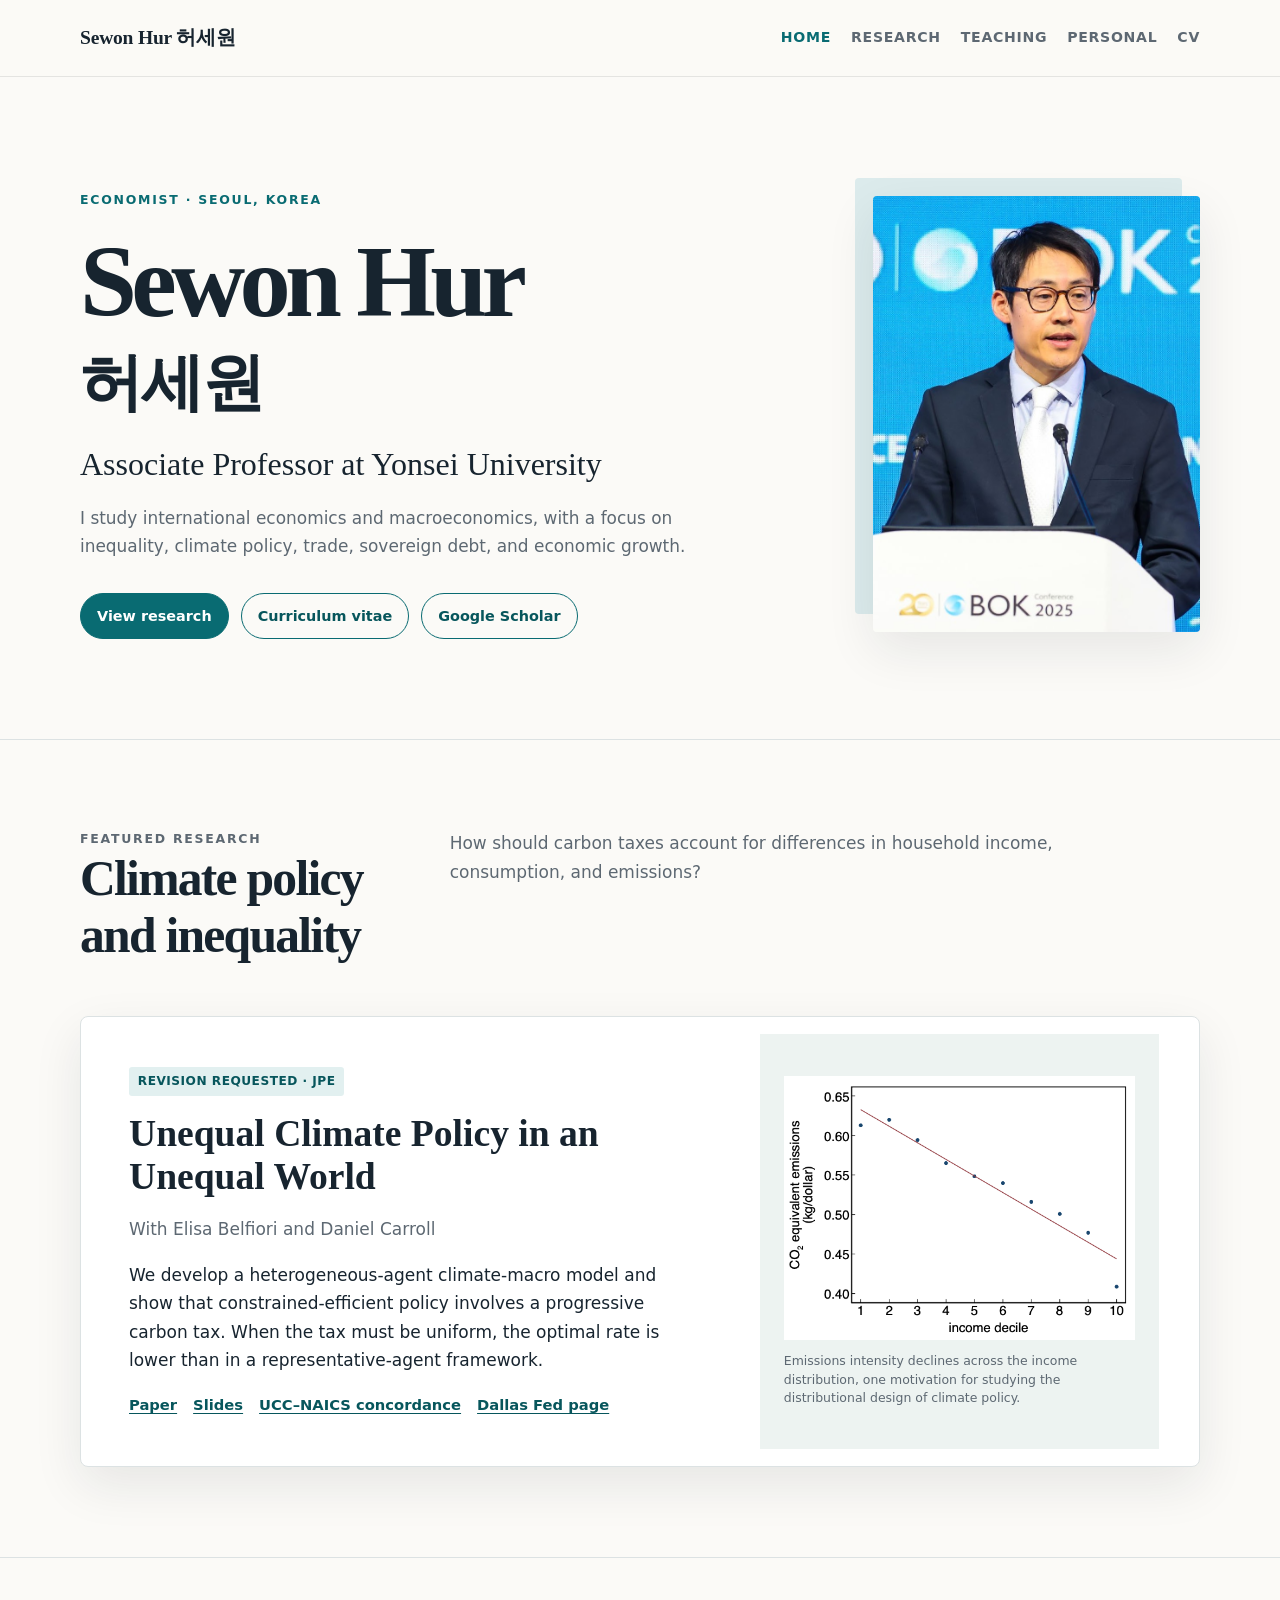
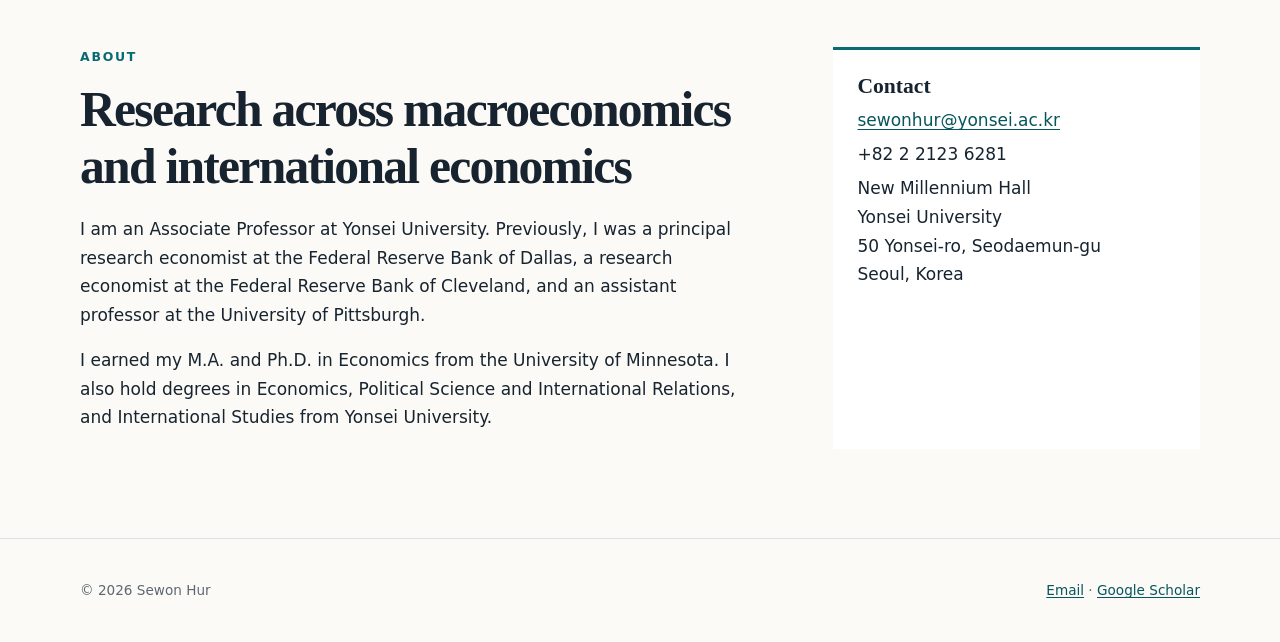
==== index.html @ c963135d "Build academic website for GitHub Pages" ====
<!doctype html>
<html lang="en">
<head>
  <meta charset="utf-8">
  <meta name="viewport" content="width=device-width, initial-scale=1">
  <title>Sewon Hur | Economist at Yonsei University</title>
  <meta name="description" content="Sewon Hur is an economist and Associate Professor at Yonsei University researching international macroeconomics, trade, inequality, climate policy, and sovereign debt.">
  <link rel="canonical" href="https://www.sewonhur.com/">
  <meta property="og:type" content="website">
  <meta property="og:title" content="Sewon Hur | Economist at Yonsei University">
  <meta property="og:description" content="Research in international macroeconomics, trade, inequality, climate policy, and sovereign debt.">
  <meta property="og:url" content="https://www.sewonhur.com/">
  <meta property="og:image" content="https://www.sewonhur.com/assets/sewon-hur-speaking.jpg">
  <meta name="twitter:card" content="summary_large_image">
  <link rel="icon" href="/favicon.svg" type="image/svg+xml">
  <link rel="stylesheet" href="/styles.css">
  <script type="application/ld+json">
  {
    "@context": "https://schema.org",
    "@type": "Person",
    "name": "Sewon Hur",
    "alternateName": "허세원",
    "url": "https://www.sewonhur.com/",
    "image": "https://www.sewonhur.com/assets/sewon-hur-speaking.jpg",
    "jobTitle": "Associate Professor",
    "affiliation": {"@type": "CollegeOrUniversity", "name": "Yonsei University", "url": "https://www.yonsei.ac.kr/"},
    "email": "mailto:sewonhur@yonsei.ac.kr",
    "sameAs": [
      "https://scholar.google.com/citations?user=Eo81yaMAAAAJ&hl=en",
      "https://ideas.repec.org/f/phu375.html",
      "https://cepr.org/about/people/sewon-hur"
    ],
    "knowsAbout": ["International economics", "Macroeconomics", "International trade", "Climate policy", "Sovereign debt", "Economic inequality"]
  }
  </script>
</head>
<body>
  <a class="skip-link" href="#main">Skip to content</a>
  <header class="site-header">
    <div class="nav-wrap">
      <a class="site-name" href="/">Sewon Hur <span lang="ko">허세원</span></a>
      <nav class="site-nav" aria-label="Primary navigation">
        <a href="/" aria-current="page">Home</a>
        <a href="/research/">Research</a>
        <a href="/teaching/">Teaching</a>
        <a href="/personal/">Personal</a>
        <a href="/assets/Sewon-Hur-CV.pdf">CV</a>
      </nav>
    </div>
  </header>

  <main id="main">
    <section class="hero">
      <div class="container hero-grid">
        <div class="hero-copy">
          <p class="eyebrow">Economist · Seoul, Korea</p>
          <h1>Sewon Hur <span lang="ko">허세원</span></h1>
          <p class="hero-role">Associate Professor at Yonsei University</p>
          <p class="hero-focus">I study international economics and macroeconomics, with a focus on inequality, climate policy, trade, sovereign debt, and economic growth.</p>
          <div class="actions">
            <a class="button" href="/research/">View research</a>
            <a class="button secondary" href="/assets/Sewon-Hur-CV.pdf">Curriculum vitae</a>
            <a class="button secondary" href="https://scholar.google.com/citations?user=Eo81yaMAAAAJ&amp;hl=en">Google Scholar</a>
          </div>
        </div>
        <figure class="portrait-frame">
          <img src="/assets/sewon-hur-speaking.jpg" width="755" height="1083" alt="Sewon Hur speaking at the Bank of Korea International Conference in 2025">
        </figure>
      </div>
    </section>

    <section class="section section-rule" aria-labelledby="featured-heading">
      <div class="container">
        <div class="section-heading">
          <div>
            <p class="eyebrow">Featured research</p>
            <h2 id="featured-heading">Climate policy and inequality</h2>
          </div>
          <p>How should carbon taxes account for differences in household income, consumption, and emissions?</p>
        </div>

        <article class="feature-card">
          <div class="feature-copy">
            <span class="status">Revision requested · JPE</span>
            <h3>Unequal Climate Policy in an Unequal World</h3>
            <p class="authors">With Elisa Belfiori and Daniel Carroll</p>
            <p>We develop a heterogeneous-agent climate-macro model and show that constrained-efficient policy involves a progressive carbon tax. When the tax must be uniform, the optimal rate is lower than in a representative-agent framework.</p>
            <div class="paper-links">
              <a href="https://papers.sewonhur.com/BCH-climate-draft.pdf">Paper</a>
              <a href="https://papers.sewonhur.com/BCH-climate-slides.pdf">Slides</a>
              <a href="https://sewonhur.github.io/personal/ucc-naics.csv">UCC–NAICS concordance</a>
              <a href="https://www.dallasfed.org/research/international/wpapers/2024/0427">Dallas Fed page</a>
            </div>
          </div>
          <figure class="feature-figure">
            <img src="/assets/emissions-by-income.png" width="579" height="434" alt="Carbon dioxide equivalent emissions per dollar decline across income deciles">
            <figcaption>Emissions intensity declines across the income distribution, one motivation for studying the distributional design of climate policy.</figcaption>
          </figure>
        </article>
      </div>
    </section>

    <section class="section section-rule" aria-labelledby="about-heading">
      <div class="container bio-grid">
        <div>
          <p class="eyebrow">About</p>
          <h2 id="about-heading">Research across macroeconomics and international economics</h2>
          <p>I am an Associate Professor at Yonsei University. Previously, I was a principal research economist at the Federal Reserve Bank of Dallas, a research economist at the Federal Reserve Bank of Cleveland, and an assistant professor at the University of Pittsburgh.</p>
          <p>I earned my M.A. and Ph.D. in Economics from the University of Minnesota. I also hold degrees in Economics, Political Science and International Relations, and International Studies from Yonsei University.</p>
        </div>
        <aside class="contact-card" aria-label="Contact information">
          <h3>Contact</h3>
          <p><a href="mailto:sewonhur@yonsei.ac.kr">sewonhur@yonsei.ac.kr</a></p>
          <p>+82 2 2123 6281</p>
          <p>New Millennium Hall<br>Yonsei University<br>50 Yonsei-ro, Seodaemun-gu<br>Seoul, Korea</p>
        </aside>
      </div>
    </section>
  </main>

  <footer class="site-footer">
    <div class="container footer-wrap">
      <span>© 2026 Sewon Hur</span>
      <span><a href="mailto:sewonhur@yonsei.ac.kr">Email</a> · <a href="https://scholar.google.com/citations?user=Eo81yaMAAAAJ&amp;hl=en">Google Scholar</a></span>
    </div>
  </footer>
</body>
</html>
---- styles.css ----
:root {
  --ink: #17242f;
  --muted: #5d6872;
  --paper: #fbfaf7;
  --surface: #ffffff;
  --line: #dce2e3;
  --accent: #096b72;
  --accent-dark: #07565c;
  --warm: #c66a3d;
  --max-width: 1120px;
  --shadow: 0 18px 50px rgba(23, 36, 47, 0.09);
}

* {
  box-sizing: border-box;
}

html {
  scroll-behavior: smooth;
}

body {
  margin: 0;
  color: var(--ink);
  background: var(--paper);
  font-family: Inter, ui-sans-serif, system-ui, -apple-system, BlinkMacSystemFont, "Segoe UI", sans-serif;
  font-size: 17px;
  line-height: 1.68;
  text-rendering: optimizeLegibility;
}

a {
  color: var(--accent-dark);
  text-decoration-thickness: 1px;
  text-underline-offset: 0.18em;
}

a:hover {
  color: var(--warm);
}

img {
  display: block;
  max-width: 100%;
  height: auto;
}

.skip-link {
  position: fixed;
  z-index: 100;
  top: 0.75rem;
  left: 0.75rem;
  padding: 0.65rem 0.9rem;
  transform: translateY(-160%);
  color: white;
  background: var(--ink);
}

.skip-link:focus {
  transform: translateY(0);
}

.site-header {
  border-bottom: 1px solid rgba(23, 36, 47, 0.1);
  background: rgba(251, 250, 247, 0.94);
}

.nav-wrap {
  width: min(var(--max-width), calc(100% - 2rem));
  min-height: 76px;
  margin-inline: auto;
  display: flex;
  align-items: center;
  justify-content: space-between;
  gap: 1.5rem;
}

.site-name {
  color: var(--ink);
  font-family: Georgia, "Times New Roman", serif;
  font-size: 1.22rem;
  font-weight: 700;
  letter-spacing: -0.01em;
  text-decoration: none;
  white-space: nowrap;
}

.site-nav {
  display: flex;
  flex-wrap: wrap;
  align-items: center;
  justify-content: flex-end;
  gap: 0.35rem 1.25rem;
}

.site-nav a {
  color: var(--muted);
  font-size: 0.88rem;
  font-weight: 700;
  letter-spacing: 0.05em;
  text-decoration: none;
  text-transform: uppercase;
}

.site-nav a[aria-current="page"],
.site-nav a:hover {
  color: var(--accent);
}

main {
  min-height: calc(100vh - 220px);
}

.container {
  width: min(var(--max-width), calc(100% - 2rem));
  margin-inline: auto;
}

.hero {
  padding: clamp(3.5rem, 8vw, 7.5rem) 0 clamp(3rem, 7vw, 6rem);
}

.hero-grid {
  display: grid;
  grid-template-columns: minmax(0, 1.4fr) minmax(260px, 0.65fr);
  gap: clamp(2.5rem, 7vw, 6rem);
  align-items: center;
}

.eyebrow {
  margin: 0 0 0.8rem;
  color: var(--accent);
  font-size: 0.78rem;
  font-weight: 800;
  letter-spacing: 0.14em;
  text-transform: uppercase;
}

h1,
h2,
h3 {
  color: var(--ink);
  font-family: Georgia, "Times New Roman", serif;
  font-weight: 700;
  line-height: 1.15;
}

h1 {
  max-width: 800px;
  margin: 0;
  font-size: clamp(3rem, 8vw, 6.4rem);
  letter-spacing: -0.055em;
}

.hero h1 span[lang="ko"] {
  display: block;
  margin-top: 0.08em;
  font-size: 0.62em;
  letter-spacing: -0.035em;
}

.page-title {
  font-size: clamp(2.8rem, 7vw, 5rem);
}

h2 {
  margin: 0 0 1.25rem;
  font-size: clamp(2rem, 4vw, 3.1rem);
  letter-spacing: -0.035em;
}

h3 {
  margin: 0 0 0.45rem;
  font-size: 1.35rem;
}

.hero-role {
  max-width: 720px;
  margin: 1.4rem 0 0;
  font-family: Georgia, "Times New Roman", serif;
  font-size: clamp(1.35rem, 3vw, 2rem);
  line-height: 1.4;
}

.hero-focus {
  max-width: 680px;
  margin: 1.1rem 0 0;
  color: var(--muted);
  font-size: 1.06rem;
}

.actions {
  display: flex;
  flex-wrap: wrap;
  gap: 0.75rem;
  margin-top: 2rem;
}

.button {
  display: inline-flex;
  align-items: center;
  justify-content: center;
  min-height: 46px;
  padding: 0.62rem 1rem;
  border: 1px solid var(--accent);
  border-radius: 999px;
  color: white;
  background: var(--accent);
  font-size: 0.9rem;
  font-weight: 750;
  text-decoration: none;
}

.button:hover {
  border-color: var(--accent-dark);
  color: white;
  background: var(--accent-dark);
}

.button.secondary {
  color: var(--accent-dark);
  background: transparent;
}

.button.secondary:hover {
  color: white;
  background: var(--accent-dark);
}

.portrait-frame {
  position: relative;
  width: min(100%, 390px);
  margin-inline: auto;
}

.portrait-frame::before {
  position: absolute;
  z-index: -1;
  inset: -1.15rem 1.15rem 1.15rem -1.15rem;
  border-radius: 0.25rem;
  background: #dcebec;
  content: "";
}

.portrait-frame img {
  width: 100%;
  aspect-ratio: 3 / 4;
  border-radius: 0.25rem;
  box-shadow: var(--shadow);
  object-fit: cover;
  object-position: center 20%;
}

.section {
  padding: clamp(3.5rem, 7vw, 6rem) 0;
}

.section-rule {
  border-top: 1px solid var(--line);
}

.section-heading {
  display: grid;
  grid-template-columns: 0.45fr 1fr;
  gap: 2rem;
  align-items: start;
  margin-bottom: 2rem;
}

.section-heading p {
  max-width: 680px;
  margin: 0;
  color: var(--muted);
}

.feature-card {
  display: grid;
  grid-template-columns: minmax(0, 1fr) minmax(260px, 0.75fr);
  overflow: hidden;
  border: 1px solid var(--line);
  border-radius: 0.5rem;
  background: var(--surface);
  box-shadow: var(--shadow);
}

.feature-copy {
  padding: clamp(1.5rem, 4vw, 3rem);
}

.feature-copy h3 {
  font-size: clamp(1.7rem, 3vw, 2.35rem);
}

.status {
  display: inline-block;
  margin-bottom: 1rem;
  padding: 0.25rem 0.55rem;
  border-radius: 0.2rem;
  color: var(--accent-dark);
  background: #e2f0f0;
  font-size: 0.76rem;
  font-weight: 800;
  letter-spacing: 0.04em;
  text-transform: uppercase;
}

.authors,
.citation,
.meta {
  color: var(--muted);
}

.paper-links {
  display: flex;
  flex-wrap: wrap;
  gap: 0.55rem 1rem;
  margin-top: 1.15rem;
  font-size: 0.92rem;
  font-weight: 750;
}

.feature-figure {
  display: flex;
  flex-direction: column;
  justify-content: center;
  padding: 1.5rem;
  background: #edf3f1;
}

.feature-figure img {
  width: 100%;
}

figcaption {
  margin-top: 0.8rem;
  color: var(--muted);
  font-size: 0.78rem;
  line-height: 1.45;
}

.bio-grid {
  display: grid;
  grid-template-columns: 1.2fr 0.65fr;
  gap: clamp(2rem, 6vw, 5rem);
}

.contact-card {
  padding: 1.5rem;
  border-top: 3px solid var(--accent);
  background: var(--surface);
}

.contact-card p {
  margin: 0.35rem 0;
}

.page-header {
  padding: clamp(3.5rem, 7vw, 6rem) 0 2.5rem;
}

.page-intro {
  max-width: 730px;
  margin: 1rem 0 0;
  color: var(--muted);
  font-size: 1.1rem;
}

.research-section {
  padding: 2.5rem 0;
  border-top: 1px solid var(--line);
}

.research-list {
  list-style: none;
  margin: 0;
  padding: 0;
}

.research-item {
  display: grid;
  grid-template-columns: 2.5rem 1fr;
  gap: 1rem;
  padding: 1.7rem 0;
  border-bottom: 1px solid var(--line);
}

.research-item:last-child {
  border-bottom: 0;
}

.item-number {
  color: var(--warm);
  font-family: Georgia, "Times New Roman", serif;
  font-size: 1.2rem;
  font-variant-numeric: tabular-nums;
}

.research-item p {
  margin: 0.25rem 0;
}

.research-title {
  color: var(--ink);
  font-family: Georgia, "Times New Roman", serif;
  font-size: 1.24rem;
  font-weight: 700;
  line-height: 1.4;
  text-decoration: none;
}

.research-title:hover {
  color: var(--accent);
}

.compact-list {
  margin: 0;
  padding-left: 1.25rem;
}

.compact-list li {
  margin-bottom: 0.9rem;
}

.teaching-grid {
  display: grid;
  grid-template-columns: repeat(2, minmax(0, 1fr));
  gap: 1.25rem;
  padding-bottom: 5rem;
}

.teaching-card {
  padding: 1.6rem;
  border: 1px solid var(--line);
  border-radius: 0.35rem;
  background: var(--surface);
}

.teaching-card h2 {
  font-size: 1.55rem;
}

.teaching-card p {
  margin: -0.65rem 0 1rem;
  color: var(--muted);
}

.site-footer {
  padding: 2.5rem 0;
  border-top: 1px solid var(--line);
  color: var(--muted);
  font-size: 0.85rem;
}

.footer-wrap {
  display: flex;
  flex-wrap: wrap;
  justify-content: space-between;
  gap: 0.5rem 2rem;
}

:focus-visible {
  outline: 3px solid rgba(9, 107, 114, 0.38);
  outline-offset: 3px;
}

@media (max-width: 760px) {
  body {
    font-size: 16px;
  }

  .nav-wrap {
    align-items: flex-start;
    flex-direction: column;
    gap: 0.5rem;
    padding: 1rem 0;
  }

  .site-nav {
    justify-content: flex-start;
    gap: 0.4rem 0.9rem;
  }

  .site-nav a {
    font-size: 0.76rem;
  }

  .hero-grid,
  .feature-card,
  .section-heading,
  .bio-grid,
  .teaching-grid {
    grid-template-columns: minmax(0, 1fr);
  }

  .hero-copy,
  .feature-copy,
  .feature-figure,
  .section-heading > *,
  .bio-grid > *,
  .teaching-card,
  .research-item article {
    min-width: 0;
  }

  .hero-copy {
    order: 1;
  }

  .portrait-frame {
    order: 2;
    width: min(82%, 330px);
    margin-top: 1rem;
  }

  .section-heading {
    gap: 0;
  }

  .feature-figure {
    padding: 1rem;
  }

  .research-item {
    grid-template-columns: 2rem 1fr;
    gap: 0.55rem;
  }
}

@media (prefers-reduced-motion: reduce) {
  html {
    scroll-behavior: auto;
  }
}
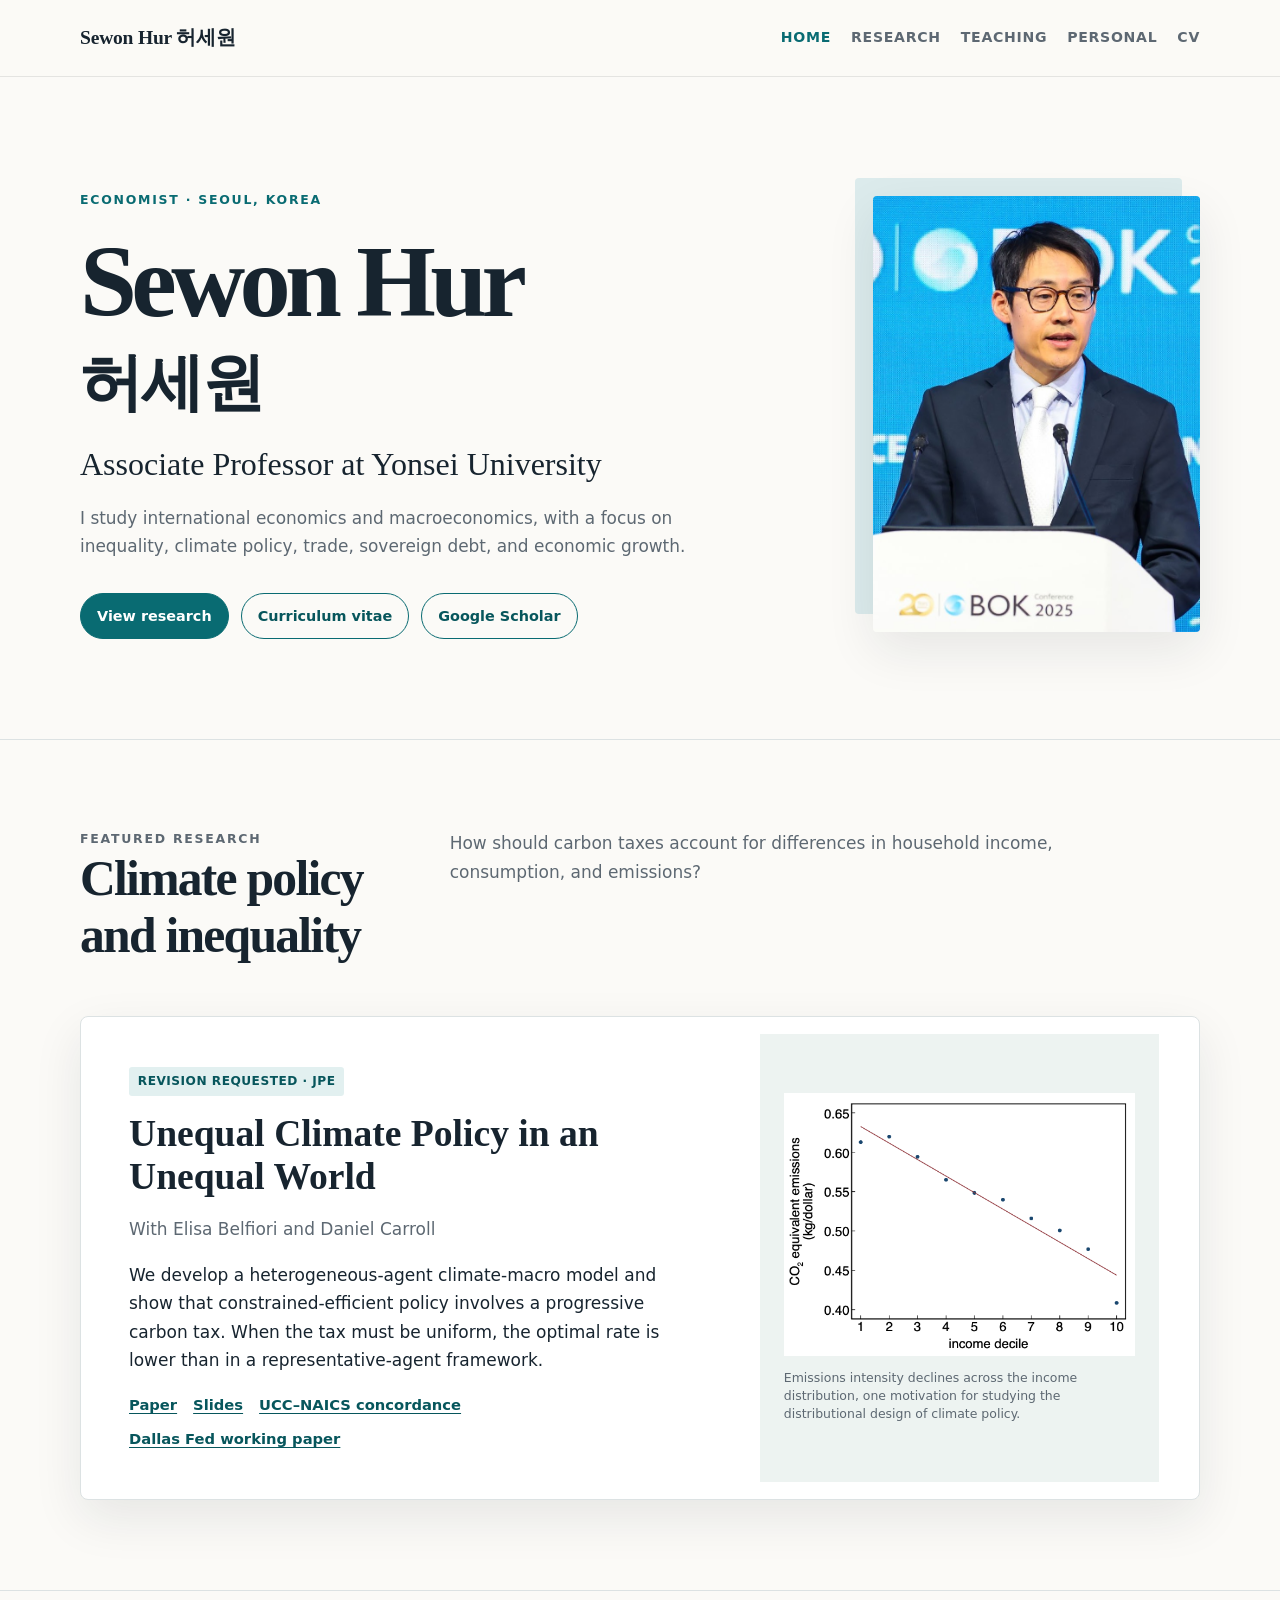
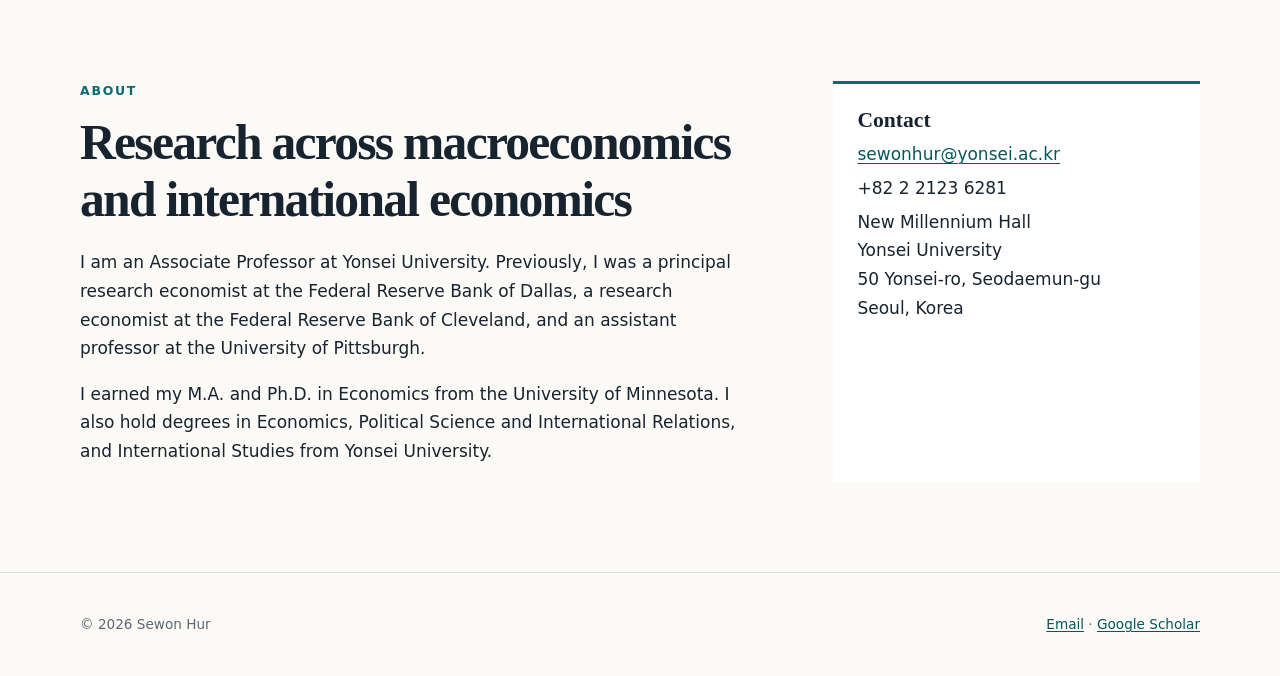
==== commit 6ed02f9c: "Expand personal pages and clarify working-paper links" ====
--- a/index.html
+++ b/index.html
@@ -89,7 +89,7 @@
               <a href="https://papers.sewonhur.com/BCH-climate-draft.pdf">Paper</a>
               <a href="https://papers.sewonhur.com/BCH-climate-slides.pdf">Slides</a>
               <a href="https://sewonhur.github.io/personal/ucc-naics.csv">UCC–NAICS concordance</a>
-              <a href="https://www.dallasfed.org/research/international/wpapers/2024/0427">Dallas Fed page</a>
+              <a href="https://www.dallasfed.org/research/international/wpapers/2024/0427">Dallas Fed working paper</a>
             </div>
           </div>
           <figure class="feature-figure">
--- a/styles.css
+++ b/styles.css
@@ -444,6 +444,134 @@
   color: var(--muted);
 }
 
+.link-grid {
+  display: grid;
+  grid-template-columns: repeat(2, minmax(0, 1fr));
+  gap: 1rem;
+}
+
+.link-card {
+  display: flex;
+  min-width: 0;
+  padding: 1.2rem 1.3rem;
+  border: 1px solid var(--line);
+  border-radius: 0.35rem;
+  flex-direction: column;
+  color: var(--ink);
+  background: var(--surface);
+  text-decoration: none;
+}
+
+.link-card:hover {
+  border-color: var(--accent);
+  color: var(--accent-dark);
+}
+
+.link-card span {
+  color: var(--muted);
+  font-size: 0.88rem;
+}
+
+.name-grid {
+  display: grid;
+  grid-template-columns: repeat(3, minmax(0, 1fr));
+  gap: 0;
+  border-top: 1px solid var(--line);
+}
+
+.name-grid > * {
+  min-width: 0;
+  padding: 0.85rem 0.8rem 0.85rem 0;
+  border-bottom: 1px solid var(--line);
+  overflow-wrap: anywhere;
+}
+
+.name-grid span {
+  color: var(--muted);
+}
+
+.prose-page {
+  max-width: 980px;
+}
+
+.music-era {
+  display: grid;
+  grid-template-columns: 4rem minmax(0, 1fr);
+  gap: 1.5rem;
+  padding: clamp(2.5rem, 6vw, 4.5rem) 0;
+  border-top: 1px solid var(--line);
+}
+
+.era-number {
+  padding-top: 0.35rem;
+  color: var(--warm);
+  font-family: Georgia, "Times New Roman", serif;
+  font-size: 1.25rem;
+}
+
+.era-copy h2 {
+  margin-bottom: 1.5rem;
+}
+
+.era-copy h3 {
+  margin-top: 2rem;
+}
+
+blockquote {
+  margin: 2rem 0;
+  padding: 1.2rem 1.5rem;
+  border-left: 3px solid var(--accent);
+  color: var(--muted);
+  background: #edf3f1;
+  font-family: Georgia, "Times New Roman", serif;
+  font-size: 1.08rem;
+}
+
+blockquote cite {
+  display: block;
+  margin-top: 0.7rem;
+  font-family: Inter, ui-sans-serif, system-ui, sans-serif;
+  font-size: 0.8rem;
+  font-style: normal;
+}
+
+.track-list {
+  margin: 1rem 0 0;
+  padding: 0;
+  list-style: none;
+  border-top: 1px solid var(--line);
+}
+
+.track-list li {
+  display: flex;
+  padding: 1rem 0;
+  border-bottom: 1px solid var(--line);
+  flex-direction: column;
+  gap: 0.25rem;
+}
+
+.track-list li > span:not(.inline-links) {
+  color: var(--muted);
+  font-size: 0.92rem;
+}
+
+.track-list li > a,
+.inline-links {
+  margin-top: 0.25rem;
+  font-size: 0.86rem;
+  font-weight: 750;
+}
+
+.inline-links {
+  display: flex;
+  flex-wrap: wrap;
+  gap: 0.25rem 1rem;
+}
+
+.back-link {
+  margin: 0 0 4rem 5.5rem;
+}
+
 .site-footer {
   padding: 2.5rem 0;
   border-top: 1px solid var(--line);
@@ -488,7 +616,8 @@
   .feature-card,
   .section-heading,
   .bio-grid,
-  .teaching-grid {
+  .teaching-grid,
+  .link-grid {
     grid-template-columns: minmax(0, 1fr);
   }
 
@@ -524,6 +653,19 @@
     grid-template-columns: 2rem 1fr;
     gap: 0.55rem;
   }
+
+  .name-grid {
+    grid-template-columns: repeat(2, minmax(0, 1fr));
+  }
+
+  .music-era {
+    grid-template-columns: 2rem minmax(0, 1fr);
+    gap: 0.7rem;
+  }
+
+  .back-link {
+    margin-left: 2.7rem;
+  }
 }
 
 @media (prefers-reduced-motion: reduce) {
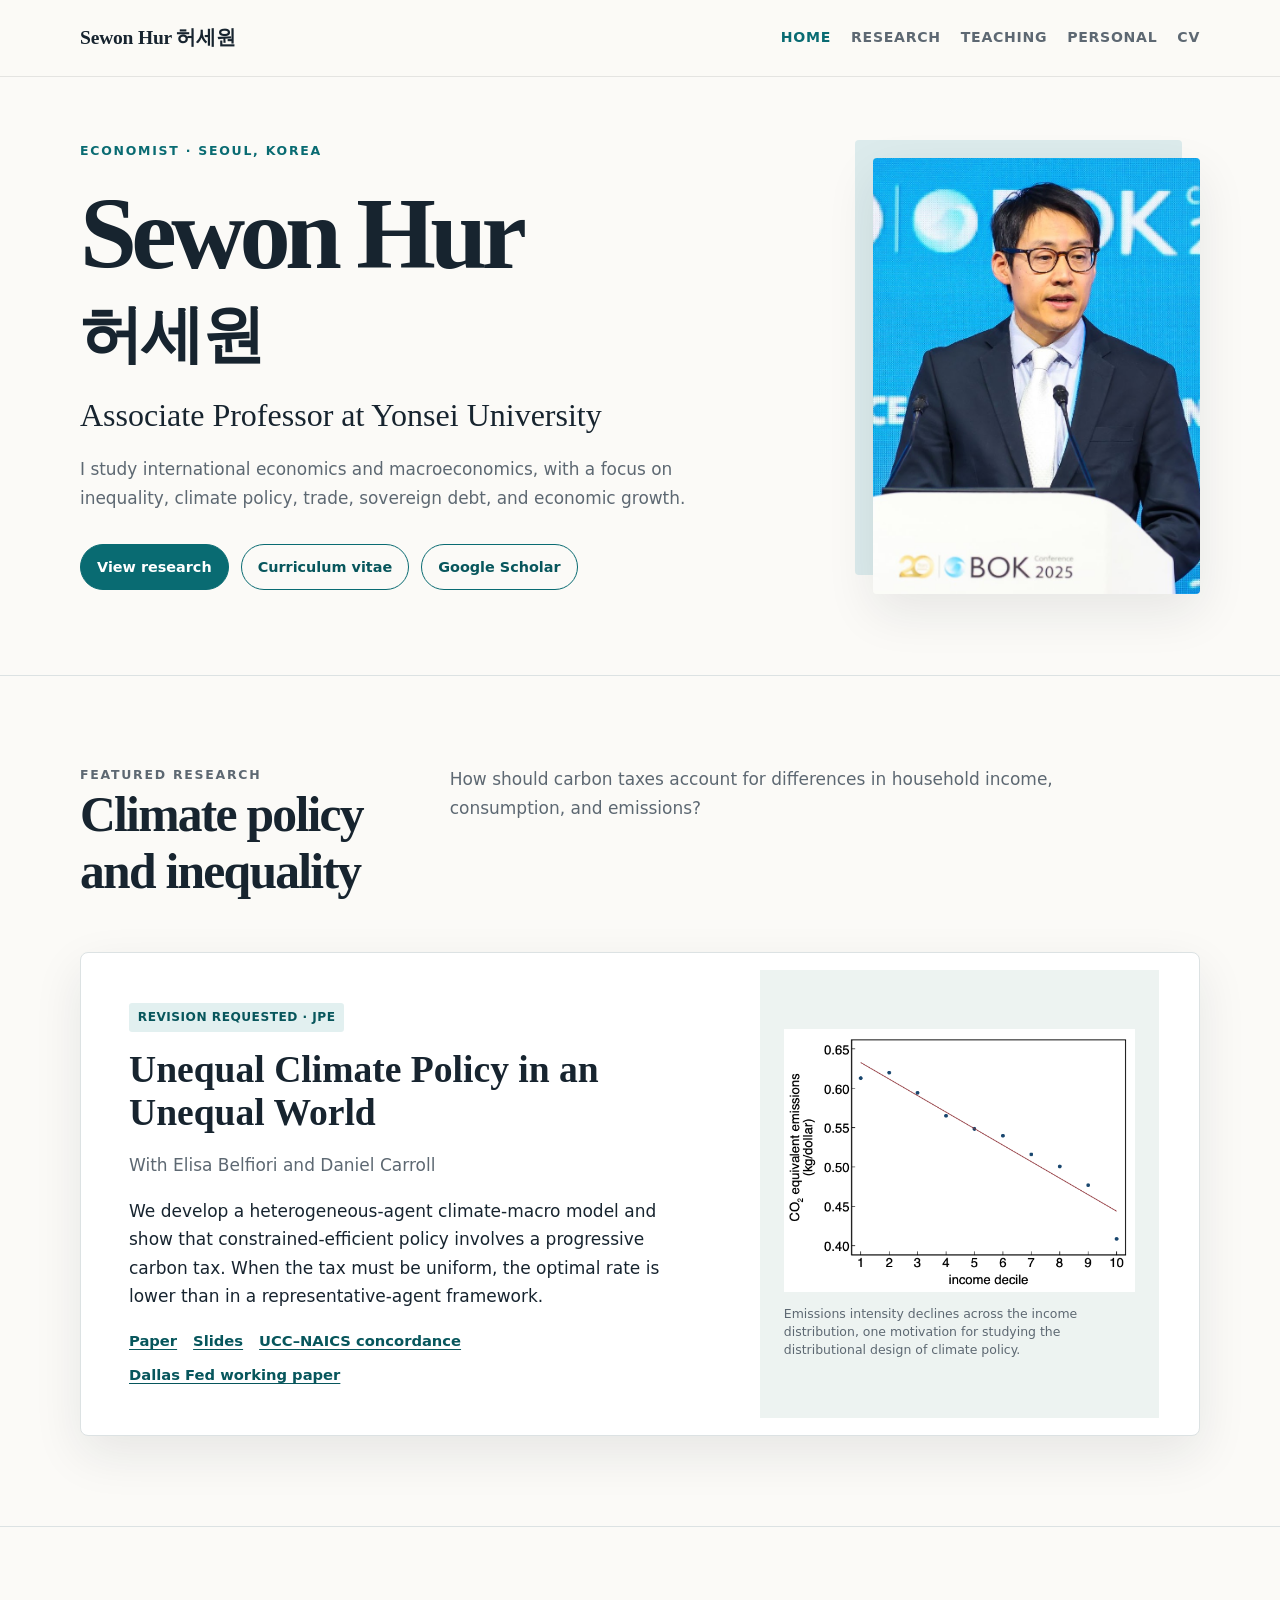
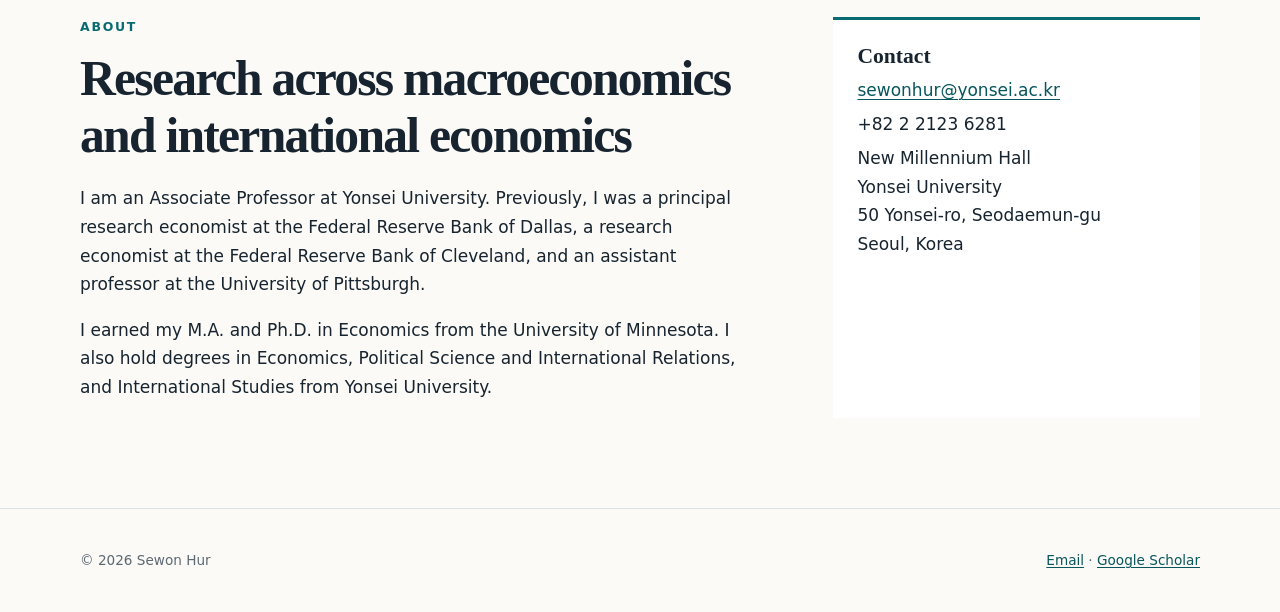
==== commit 887387cc: "Use direct secure website links" ====
--- a/index.html
+++ b/index.html
@@ -88,7 +88,7 @@
             <div class="paper-links">
               <a href="https://papers.sewonhur.com/BCH-climate-draft.pdf">Paper</a>
               <a href="https://papers.sewonhur.com/BCH-climate-slides.pdf">Slides</a>
-              <a href="https://sewonhur.github.io/personal/ucc-naics.csv">UCC–NAICS concordance</a>
+              <a href="/personal/ucc-naics.csv">UCC–NAICS concordance</a>
               <a href="https://www.dallasfed.org/research/international/wpapers/2024/0427">Dallas Fed working paper</a>
             </div>
           </div>
--- a/styles.css
+++ b/styles.css
@@ -117,14 +117,14 @@
 }
 
 .hero {
-  padding: clamp(3.5rem, 8vw, 7.5rem) 0 clamp(3rem, 7vw, 6rem);
+  padding: clamp(2.4rem, 5vw, 4.5rem) 0 clamp(2.5rem, 5vw, 4.5rem);
 }
 
 .hero-grid {
   display: grid;
   grid-template-columns: minmax(0, 1.4fr) minmax(260px, 0.65fr);
   gap: clamp(2.5rem, 7vw, 6rem);
-  align-items: center;
+  align-items: start;
 }
 
 .eyebrow {
@@ -160,7 +160,8 @@
 }
 
 .page-title {
-  font-size: clamp(2.8rem, 7vw, 5rem);
+  font-size: clamp(2.35rem, 5vw, 3.9rem);
+  letter-spacing: -0.045em;
 }
 
 h2 {
@@ -355,14 +356,34 @@
 }
 
 .page-header {
-  padding: clamp(3.5rem, 7vw, 6rem) 0 2.5rem;
+  padding: clamp(2.4rem, 5vw, 4rem) 0 2rem;
 }
 
 .page-intro {
   max-width: 730px;
-  margin: 1rem 0 0;
+  margin: 0.75rem 0 0;
   color: var(--muted);
   font-size: 1.1rem;
+}
+
+.page-banner {
+  margin: 0 0 clamp(3rem, 6vw, 5rem);
+}
+
+.page-banner img {
+  width: 100%;
+  aspect-ratio: 16 / 7;
+  border-radius: 0.35rem;
+  object-fit: cover;
+  object-position: center 54%;
+}
+
+.page-banner figcaption {
+  margin-top: 0.65rem;
+}
+
+.research-footer-photo {
+  margin-top: clamp(3rem, 6vw, 5rem);
 }
 
 .research-section {
@@ -448,6 +469,9 @@
   display: grid;
   grid-template-columns: repeat(2, minmax(0, 1fr));
   gap: 1rem;
+  margin: 0;
+  padding: 0;
+  list-style: none;
 }
 
 .link-card {
@@ -457,17 +481,25 @@
   border: 1px solid var(--line);
   border-radius: 0.35rem;
   flex-direction: column;
-  color: var(--ink);
   background: var(--surface);
-  text-decoration: none;
 }
 
 .link-card:hover {
   border-color: var(--accent);
+}
+
+.link-card a {
+  color: var(--ink);
+  text-decoration: none;
+}
+
+.link-card a:hover {
   color: var(--accent-dark);
-}
-
-.link-card span {
+  text-decoration: underline;
+}
+
+.link-card p {
+  margin: 0;
   color: var(--muted);
   font-size: 0.88rem;
 }
@@ -494,11 +526,60 @@
   max-width: 980px;
 }
 
+.music-page-header {
+  display: grid;
+  grid-template-columns: minmax(0, 1fr) minmax(320px, 0.9fr);
+  gap: clamp(2rem, 5vw, 4rem);
+  align-items: center;
+}
+
+.music-photo-grid {
+  display: grid;
+  grid-template-columns: minmax(0, 1fr);
+  gap: 0.7rem;
+  align-items: start;
+  justify-self: end;
+  width: min(100%, 460px);
+}
+
+.music-photo-grid figure {
+  min-width: 0;
+  margin: 0;
+}
+
+.music-photo-grid img {
+  width: 100%;
+  aspect-ratio: 3 / 2;
+  border-radius: 0.25rem;
+  object-fit: cover;
+}
+
+.music-photo-grid figcaption {
+  margin-top: 0.45rem;
+  font-size: 0.7rem;
+}
+
+.music-highlight {
+  display: flex;
+  max-width: 760px;
+  margin-top: 1.5rem;
+  padding: 0.85rem 1rem;
+  border-left: 3px solid var(--warm);
+  flex-direction: column;
+  gap: 0.15rem;
+  background: #f4eee8;
+  font-size: 0.9rem;
+}
+
+.music-highlight span {
+  color: var(--muted);
+}
+
 .music-era {
   display: grid;
   grid-template-columns: 4rem minmax(0, 1fr);
   gap: 1.5rem;
-  padding: clamp(2.5rem, 6vw, 4.5rem) 0;
+  padding: clamp(2.25rem, 5vw, 3.5rem) 0;
   border-top: 1px solid var(--line);
 }
 
@@ -543,29 +624,19 @@
 }
 
 .track-list li {
-  display: flex;
-  padding: 1rem 0;
+  display: block;
+  padding: 0.65rem 0;
   border-bottom: 1px solid var(--line);
-  flex-direction: column;
-  gap: 0.25rem;
-}
-
-.track-list li > span:not(.inline-links) {
-  color: var(--muted);
+}
+
+.track-list li p {
+  margin: 0;
   font-size: 0.92rem;
 }
 
-.track-list li > a,
-.inline-links {
-  margin-top: 0.25rem;
-  font-size: 0.86rem;
+.track-list a,
+.music-highlight a {
   font-weight: 750;
-}
-
-.inline-links {
-  display: flex;
-  flex-wrap: wrap;
-  gap: 0.25rem 1rem;
 }
 
 .back-link {
@@ -617,7 +688,8 @@
   .section-heading,
   .bio-grid,
   .teaching-grid,
-  .link-grid {
+  .link-grid,
+  .music-page-header {
     grid-template-columns: minmax(0, 1fr);
   }
 
@@ -663,6 +735,10 @@
     gap: 0.7rem;
   }
 
+  .page-banner img {
+    aspect-ratio: 16 / 10;
+  }
+
   .back-link {
     margin-left: 2.7rem;
   }
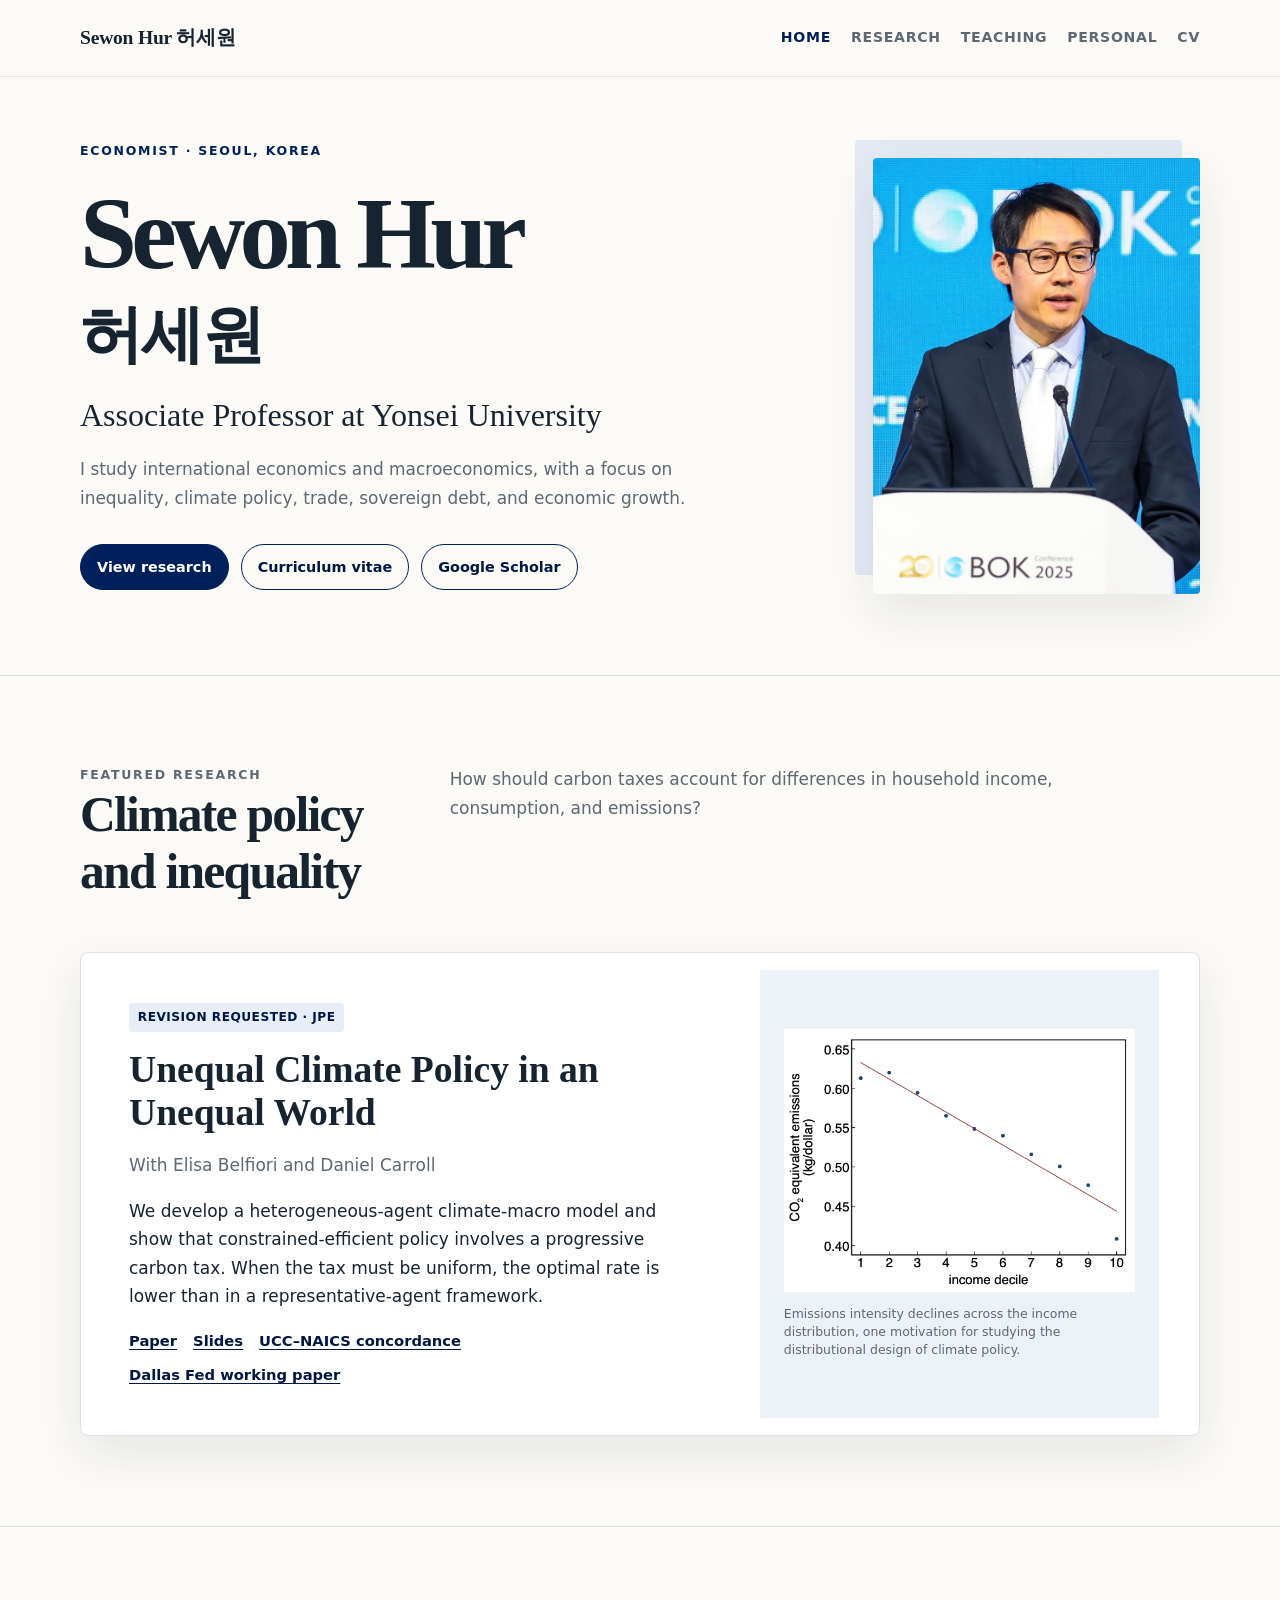
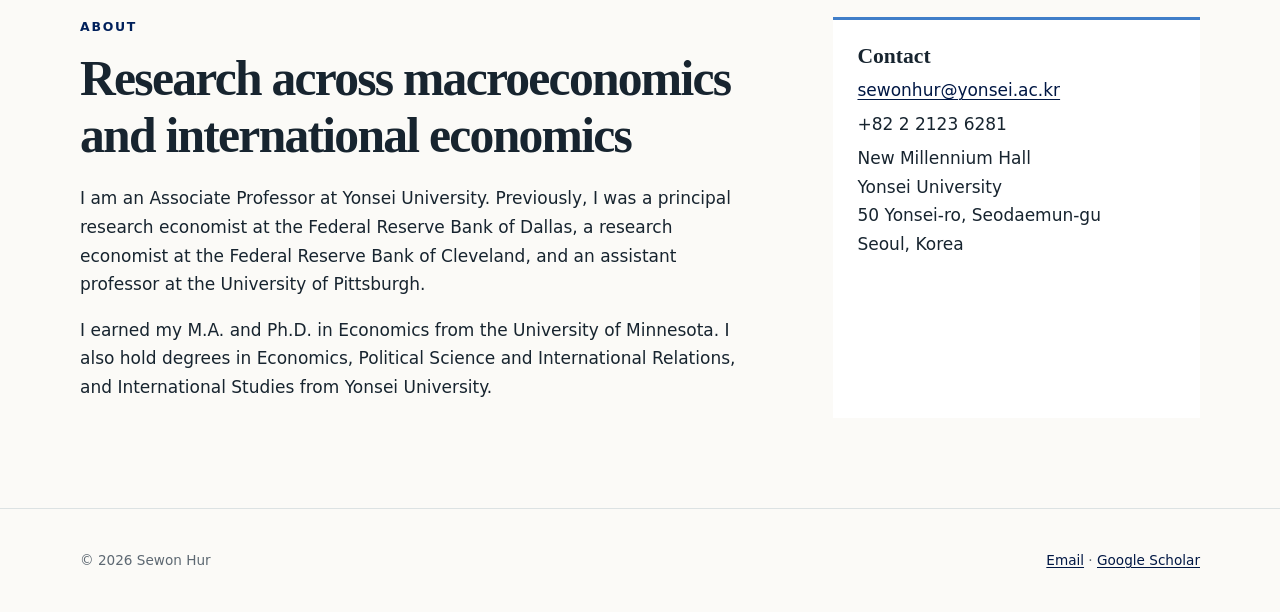
==== commit fd8b3524: "Recolor and refresh favicon" ====
--- a/index.html
+++ b/index.html
@@ -10,9 +10,13 @@
   <meta property="og:title" content="Sewon Hur | Economist at Yonsei University">
   <meta property="og:description" content="Research in international macroeconomics, trade, inequality, climate policy, and sovereign debt.">
   <meta property="og:url" content="https://www.sewonhur.com/">
-  <meta property="og:image" content="https://www.sewonhur.com/assets/sewon-hur-speaking.jpg">
+  <meta property="og:image" content="https://www.sewonhur.com/assets/sewon-hur-social.jpg">
+  <meta property="og:image:width" content="1200">
+  <meta property="og:image:height" content="630">
+  <meta property="og:image:alt" content="Sewon Hur speaking at the 2025 Bank of Korea International Conference">
   <meta name="twitter:card" content="summary_large_image">
-  <link rel="icon" href="/favicon.svg" type="image/svg+xml">
+  <meta name="twitter:image" content="https://www.sewonhur.com/assets/sewon-hur-social.jpg">
+  <link rel="icon" href="/favicon.svg?v=2" type="image/svg+xml">
   <link rel="stylesheet" href="/styles.css">
   <script type="application/ld+json">
   {
--- a/styles.css
+++ b/styles.css
@@ -4,8 +4,9 @@
   --paper: #fbfaf7;
   --surface: #ffffff;
   --line: #dce2e3;
-  --accent: #096b72;
-  --accent-dark: #07565c;
+  --accent: #00205b;
+  --accent-dark: #001744;
+  --accent-sub: #407ec9;
   --warm: #c66a3d;
   --max-width: 1120px;
   --shadow: 0 18px 50px rgba(23, 36, 47, 0.09);
@@ -239,7 +240,7 @@
   z-index: -1;
   inset: -1.15rem 1.15rem 1.15rem -1.15rem;
   border-radius: 0.25rem;
-  background: #dcebec;
+  background: #e3eaf4;
   content: "";
 }
 
@@ -298,7 +299,7 @@
   padding: 0.25rem 0.55rem;
   border-radius: 0.2rem;
   color: var(--accent-dark);
-  background: #e2f0f0;
+  background: #e7eef8;
   font-size: 0.76rem;
   font-weight: 800;
   letter-spacing: 0.04em;
@@ -325,7 +326,7 @@
   flex-direction: column;
   justify-content: center;
   padding: 1.5rem;
-  background: #edf3f1;
+  background: #edf2f8;
 }
 
 .feature-figure img {
@@ -347,7 +348,7 @@
 
 .contact-card {
   padding: 1.5rem;
-  border-top: 3px solid var(--accent);
+  border-top: 3px solid var(--accent-sub);
   background: var(--surface);
 }
 
@@ -418,6 +419,41 @@
 
 .research-item p {
   margin: 0.25rem 0;
+}
+
+.paper-abstract {
+  max-width: 78ch;
+  margin-top: 0.8rem;
+  color: var(--muted);
+}
+
+.paper-abstract-toggle {
+  margin: 0;
+  padding: 0;
+  border: 0;
+  color: var(--accent-dark);
+  background: none;
+  cursor: pointer;
+  font: inherit;
+  font-weight: inherit;
+  text-decoration: underline;
+  text-decoration-thickness: 1px;
+  text-underline-offset: 0.18em;
+}
+
+.paper-abstract-toggle:hover {
+  color: var(--warm);
+}
+
+.paper-abstract-toggle:focus-visible {
+  outline: 2px solid var(--warm);
+  outline-offset: 0.2rem;
+}
+
+.research-item .paper-abstract p {
+  margin: 0;
+  font-size: 0.92rem;
+  line-height: 1.65;
 }
 
 .research-title {
@@ -485,7 +521,7 @@
 }
 
 .link-card:hover {
-  border-color: var(--accent);
+  border-color: var(--accent-sub);
 }
 
 .link-card a {
@@ -601,9 +637,9 @@
 blockquote {
   margin: 2rem 0;
   padding: 1.2rem 1.5rem;
-  border-left: 3px solid var(--accent);
-  color: var(--muted);
-  background: #edf3f1;
+  border-left: 3px solid var(--accent-sub);
+  color: var(--muted);
+  background: #edf2f8;
   font-family: Georgia, "Times New Roman", serif;
   font-size: 1.08rem;
 }
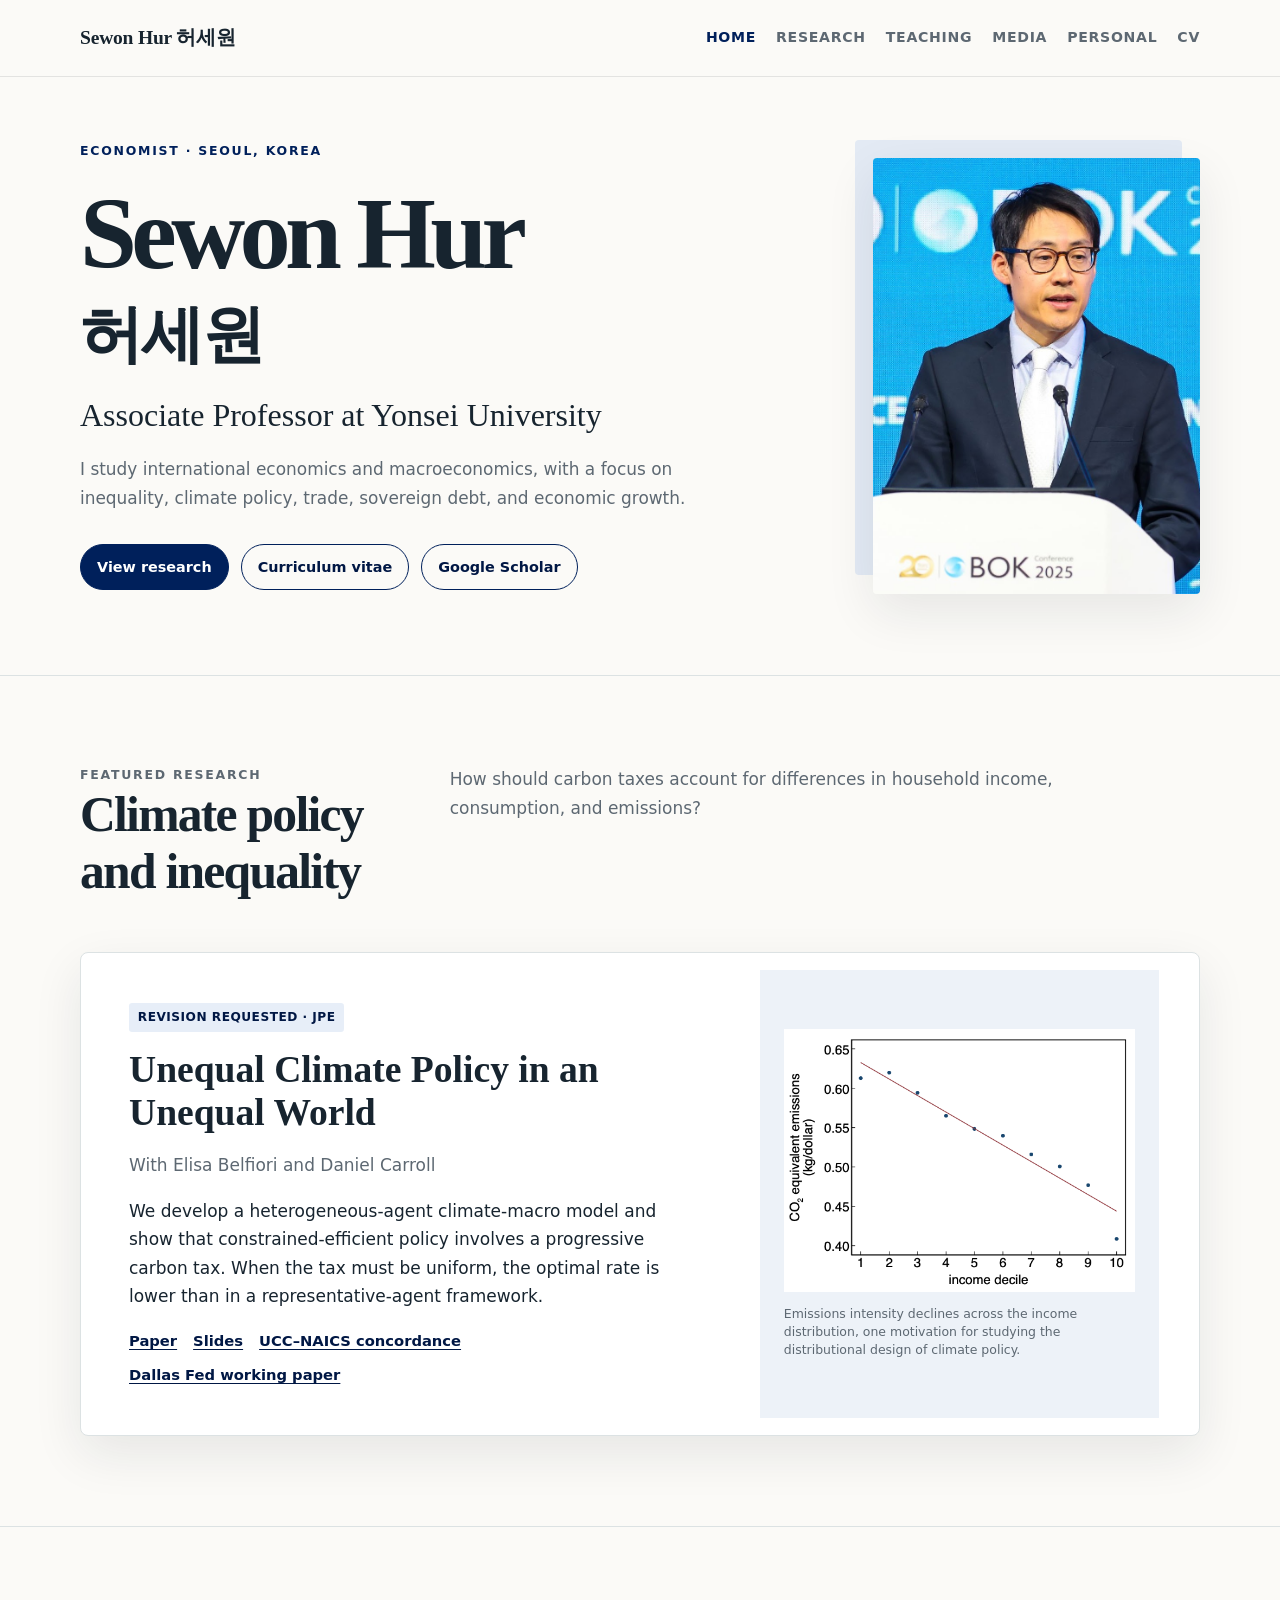
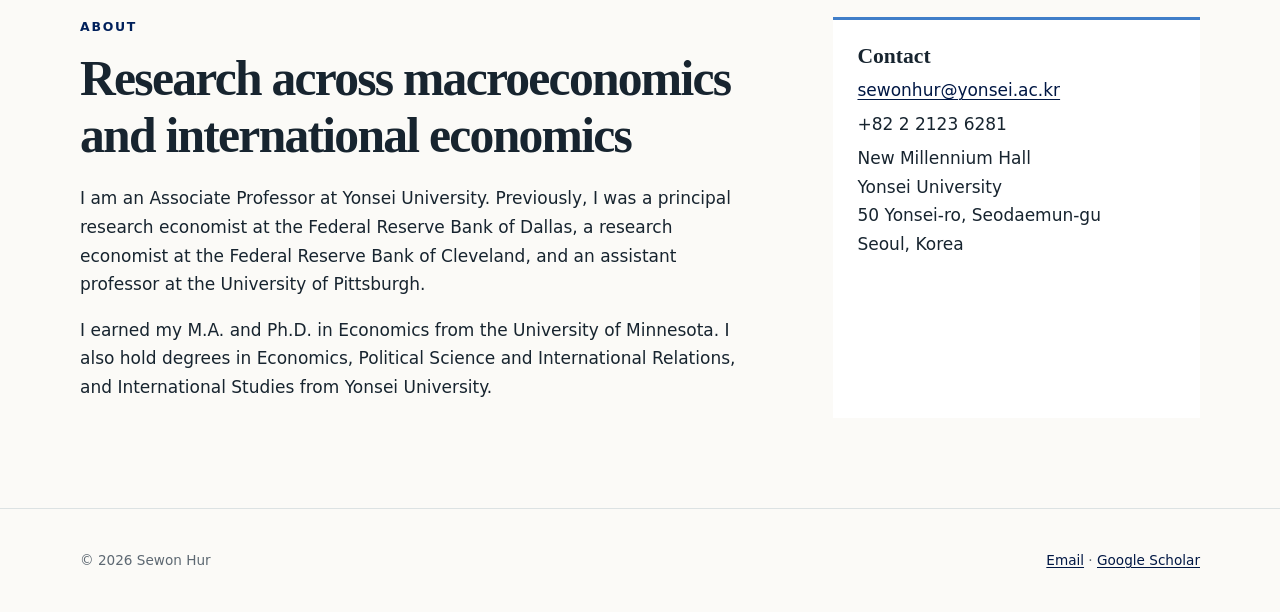
==== commit bef2a437: "Add media page for journalists and editors Topics, short biography, and contact details; linked from" ====
--- a/index.html
+++ b/index.html
@@ -47,6 +47,7 @@
         <a href="/" aria-current="page">Home</a>
         <a href="/research/">Research</a>
         <a href="/teaching/">Teaching</a>
+        <a href="/media/">Media</a>
         <a href="/personal/">Personal</a>
         <a href="/assets/Sewon-Hur-CV.pdf">CV</a>
       </nav>
--- a/styles.css
+++ b/styles.css
@@ -18,13 +18,14 @@
 
 html {
   scroll-behavior: smooth;
+  scroll-padding-top: 90px;
 }
 
 body {
   margin: 0;
   color: var(--ink);
   background: var(--paper);
-  font-family: Inter, ui-sans-serif, system-ui, -apple-system, BlinkMacSystemFont, "Segoe UI", sans-serif;
+  font-family: ui-sans-serif, system-ui, -apple-system, BlinkMacSystemFont, "Segoe UI", sans-serif;
   font-size: 17px;
   line-height: 1.68;
   text-rendering: optimizeLegibility;
@@ -62,8 +63,13 @@
 }
 
 .site-header {
+  position: sticky;
+  z-index: 50;
+  top: 0;
   border-bottom: 1px solid rgba(23, 36, 47, 0.1);
   background: rgba(251, 250, 247, 0.94);
+  -webkit-backdrop-filter: blur(8px);
+  backdrop-filter: blur(8px);
 }
 
 .nav-wrap {
@@ -427,7 +433,8 @@
   color: var(--muted);
 }
 
-.paper-abstract-toggle {
+.paper-abstract-toggle,
+.snapshot-next {
   margin: 0;
   padding: 0;
   border: 0;
@@ -441,13 +448,34 @@
   text-underline-offset: 0.18em;
 }
 
-.paper-abstract-toggle:hover {
+.paper-abstract-toggle:hover,
+.snapshot-next:hover {
   color: var(--warm);
 }
 
-.paper-abstract-toggle:focus-visible {
-  outline: 2px solid var(--warm);
-  outline-offset: 0.2rem;
+.snapshot {
+  max-width: 680px;
+  margin: 0 0 2.25rem;
+}
+
+.snapshot img {
+  width: 100%;
+  aspect-ratio: 3 / 2;
+  border-radius: 0.35rem;
+  background: var(--line);
+  object-fit: cover;
+}
+
+.snapshot figcaption {
+  display: flex;
+  flex-wrap: wrap;
+  justify-content: space-between;
+  gap: 0.35rem 1rem;
+}
+
+.snapshot-next {
+  white-space: nowrap;
+  font-size: inherit;
 }
 
 .research-item .paper-abstract p {
@@ -478,11 +506,50 @@
   margin-bottom: 0.9rem;
 }
 
+.travel-section {
+  padding: clamp(2.5rem, 6vw, 4.5rem) 0;
+  border-top: 1px solid var(--line);
+}
+
+.travel-section:first-of-type {
+  border-top: 0;
+}
+
+.travel-heading {
+  margin-bottom: 1.5rem;
+}
+
+.travel-heading h2 {
+  margin-bottom: 0.35rem;
+}
+
+.travel-heading p {
+  max-width: 60ch;
+  margin: 0;
+  color: var(--muted);
+}
+
+.travel-gallery {
+  columns: 3 280px;
+  column-gap: 1rem;
+}
+
+.travel-photo {
+  margin: 0 0 1rem;
+  break-inside: avoid;
+}
+
+.travel-photo img {
+  width: 100%;
+  border-radius: 0.25rem;
+  background: #edf2f8;
+  box-shadow: 0 8px 24px rgba(23, 36, 47, 0.08);
+}
+
 .teaching-grid {
   display: grid;
   grid-template-columns: repeat(2, minmax(0, 1fr));
   gap: 1.25rem;
-  padding-bottom: 5rem;
 }
 
 .teaching-card {
@@ -552,10 +619,6 @@
   padding: 0.85rem 0.8rem 0.85rem 0;
   border-bottom: 1px solid var(--line);
   overflow-wrap: anywhere;
-}
-
-.name-grid span {
-  color: var(--muted);
 }
 
 .prose-page {
@@ -647,7 +710,7 @@
 blockquote cite {
   display: block;
   margin-top: 0.7rem;
-  font-family: Inter, ui-sans-serif, system-ui, sans-serif;
+  font-family: ui-sans-serif, system-ui, sans-serif;
   font-size: 0.8rem;
   font-style: normal;
 }
@@ -694,7 +757,7 @@
 }
 
 :focus-visible {
-  outline: 3px solid rgba(9, 107, 114, 0.38);
+  outline: 3px solid var(--accent-sub);
   outline-offset: 3px;
 }
 
